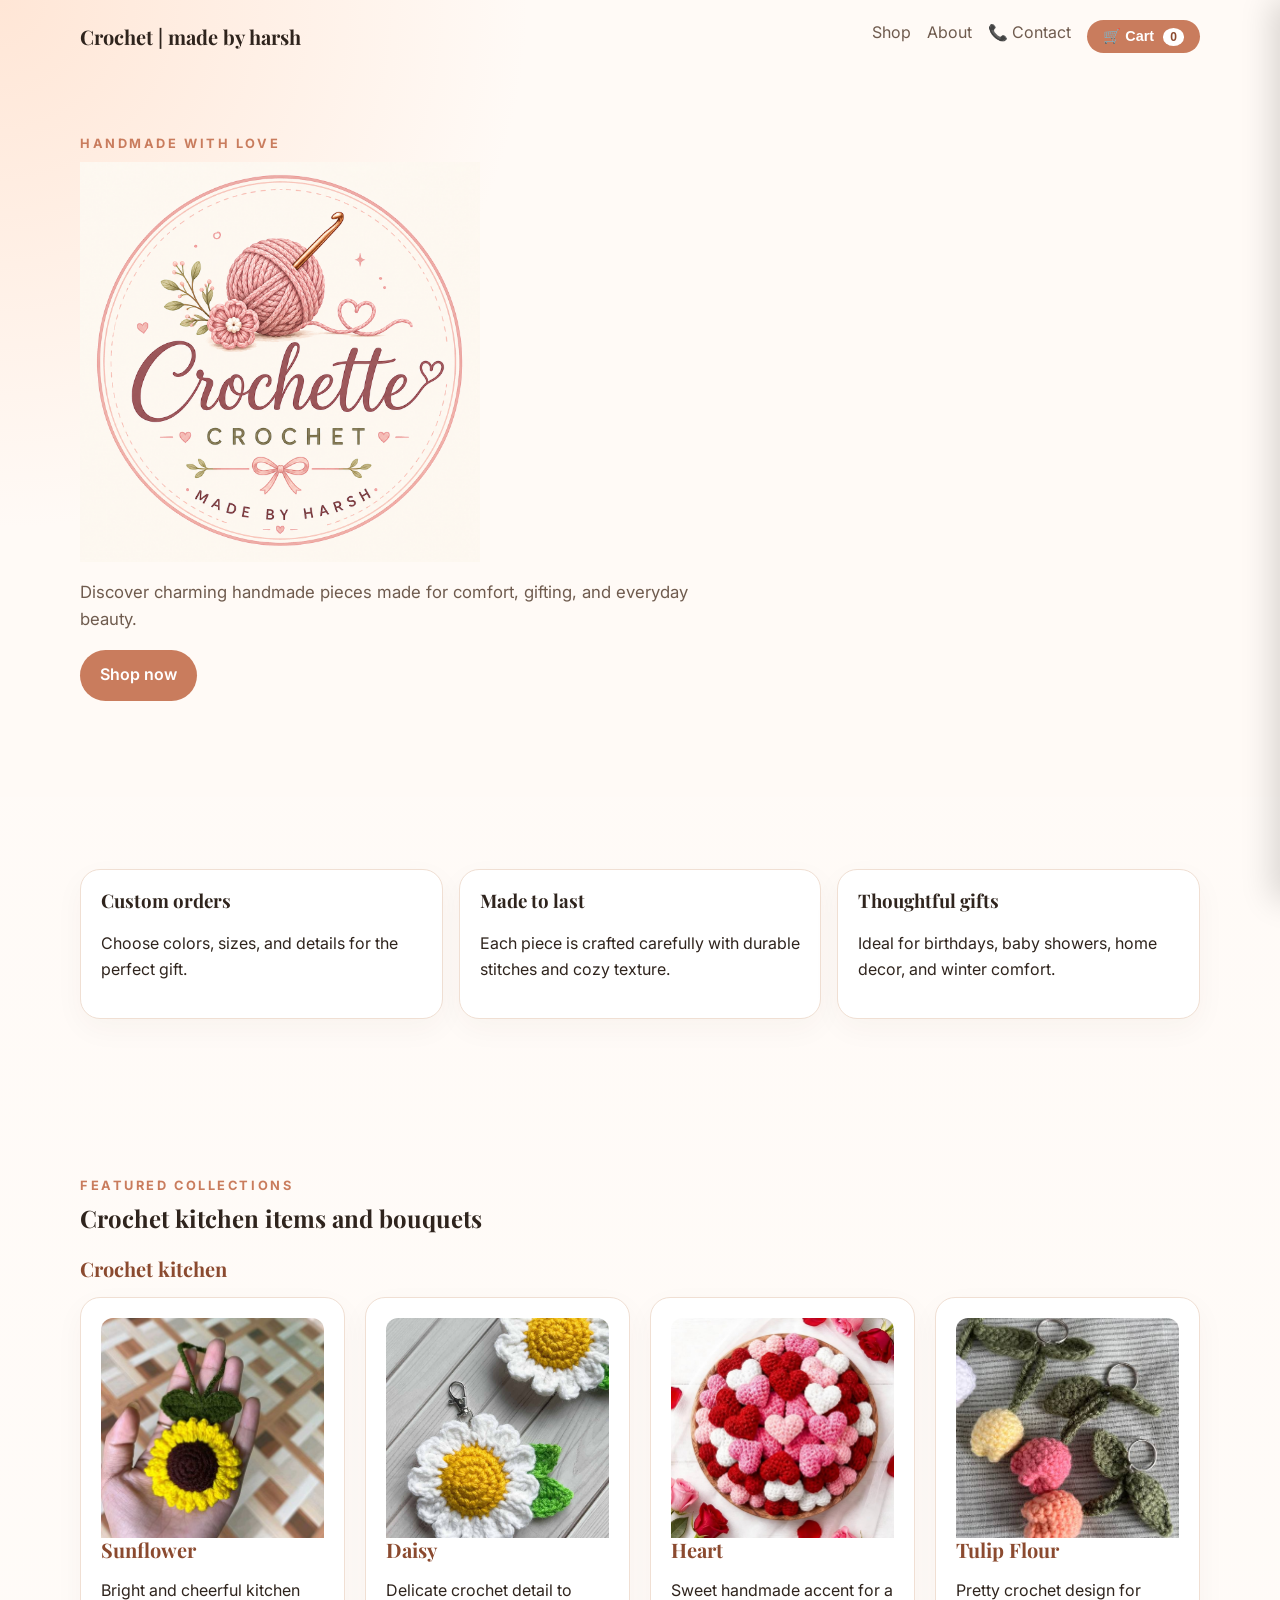
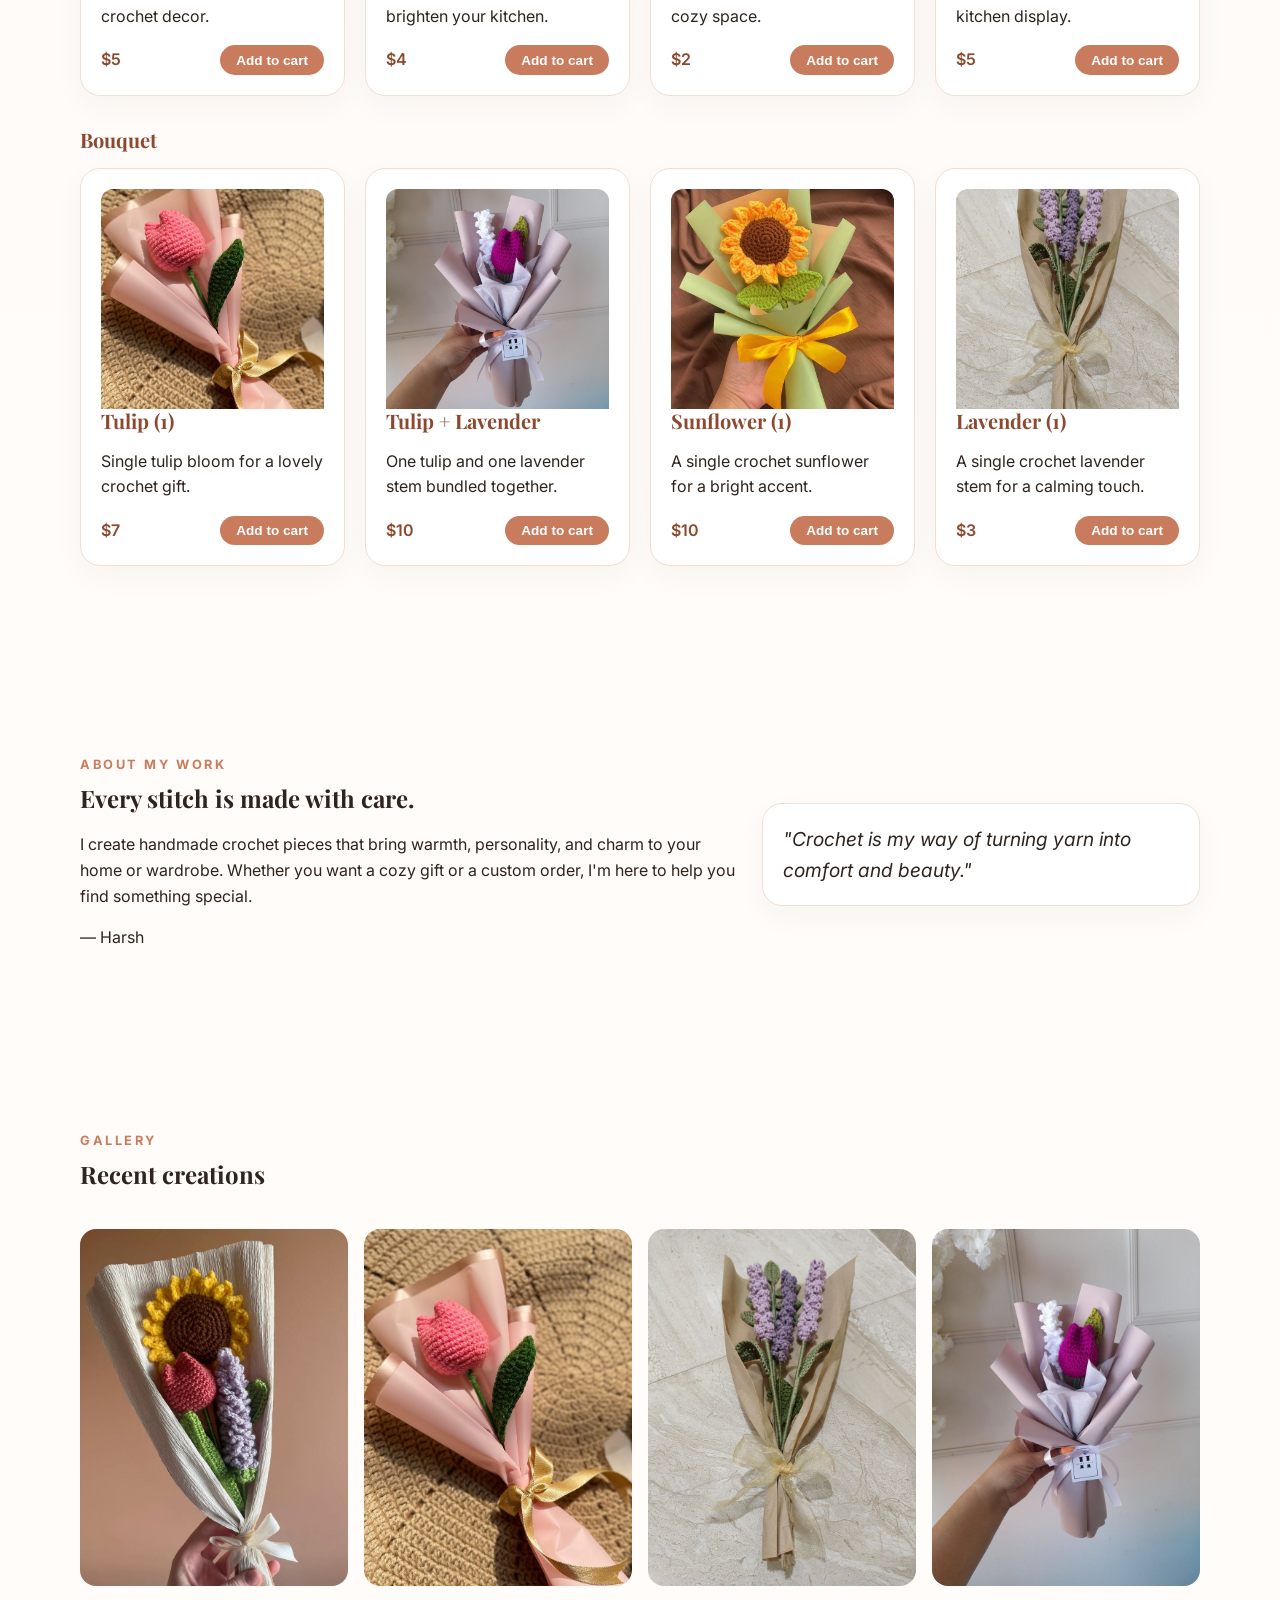
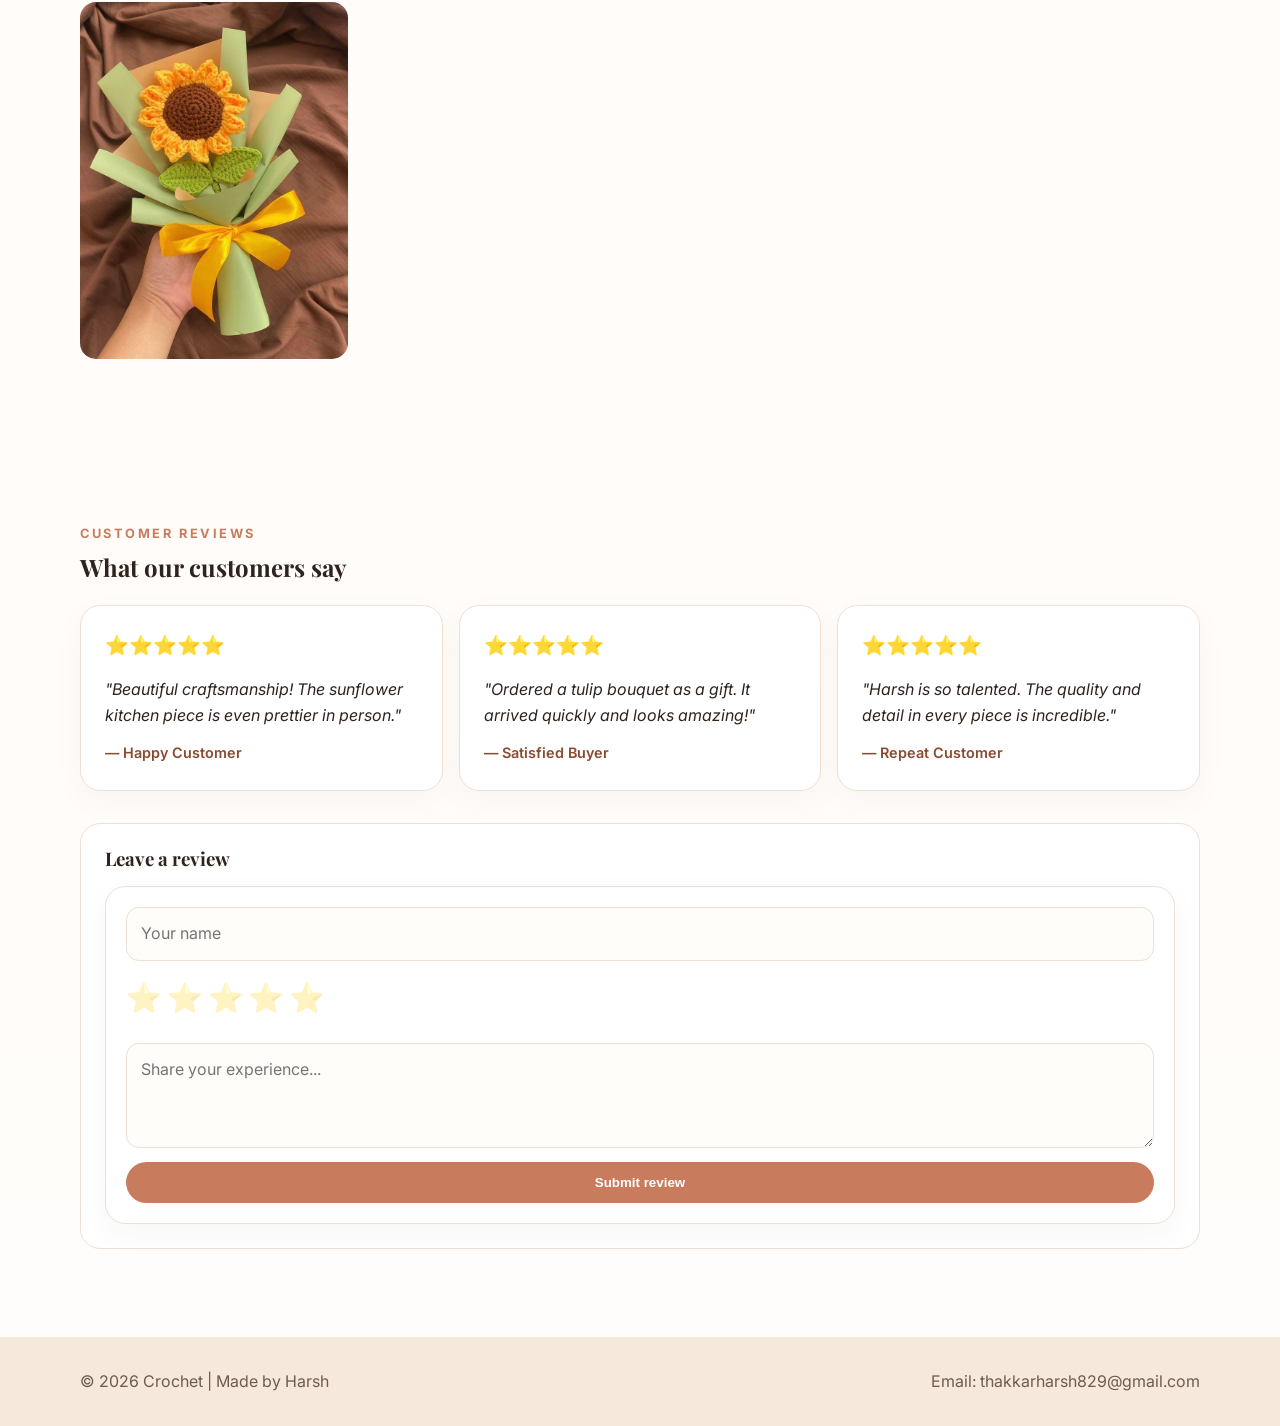
==== index.html @ cdf033df "Remove top contact bar" ====
<!DOCTYPE html>
<html lang="en">
  <head>
    <meta charset="UTF-8" />
    <meta name="viewport" content="width=device-width, initial-scale=1.0" />
    <title>Crochet | Made by Harsh</title>
    <meta name="description" content="Handmade crochet pieces for cozy living, thoughtful gifts, and everyday style. Made by Harsh." />
    <link rel="preconnect" href="https://fonts.googleapis.com" />
    <link rel="preconnect" href="https://fonts.gstatic.com" crossorigin />
    <link href="https://fonts.googleapis.com/css2?family=Playfair+Display:wght@600;700&family=Inter:wght@400;500;600&display=swap" rel="stylesheet" />
    <link rel="stylesheet" href="styles.css" />
  </head>
  <body>
    <header class="hero">
      <nav class="nav container">
        <a href="#home" class="brand">Crochet | made by harsh</a>
        <div class="nav-links">
          <a href="#shop">Shop</a>
          <a href="#about">About</a>
          <a href="#contact" class="nav-contact-link">&#128222; Contact</a>
          <button class="cart-toggle" id="cartToggle">
            &#128722; Cart <span class="cart-badge" id="cartBadge">0</span>
          </button>
        </div>
      </nav>

      <div class="hero-content container" id="home">
        <div>
          <p class="eyebrow">Handmade with love</p>
          <img src="logo.png" alt="Crochet by Harsh" class="hero-logo" />
          <p class="hero-text">
            Discover charming handmade pieces made for comfort, gifting, and everyday beauty.
          </p>
          <a class="btn btn-primary" href="#shop">Shop now</a>
        </div>
      </div>
    </header>

    <main>
      <section class="features container" aria-label="Why choose us">
        <article>
          <h3>Custom orders</h3>
          <p>Choose colors, sizes, and details for the perfect gift.</p>
        </article>
        <article>
          <h3>Made to last</h3>
          <p>Each piece is crafted carefully with durable stitches and cozy texture.</p>
        </article>
        <article>
          <h3>Thoughtful gifts</h3>
          <p>Ideal for birthdays, baby showers, home decor, and winter comfort.</p>
        </article>
      </section>

      <section class="products container" id="shop">
        <div class="section-heading">
          <p class="eyebrow">Featured collections</p>
          <h2>Crochet kitchen items and bouquets</h2>
        </div>

        <div class="product-group">
          <h3>Crochet kitchen</h3>
          <div class="product-grid">
            <article class="card">
              <img src="photo%201.jpg" alt="Sunflower crochet" class="card-img" />
              <h3>Sunflower</h3>
              <p>Bright and cheerful kitchen crochet decor.</p>
              <div class="card-footer">
                <span>$5</span>
                <button class="btn-add-cart" data-name="Sunflower" data-price="5" data-img="photo%201.jpg">Add to cart</button>
              </div>
            </article>
            <article class="card">
              <img src="photo%208.jpg" alt="Daisy crochet" class="card-img" />
              <h3>Daisy</h3>
              <p>Delicate crochet detail to brighten your kitchen.</p>
              <div class="card-footer">
                <span>$4</span>
                <button class="btn-add-cart" data-name="Daisy" data-price="4" data-img="photo%208.jpg">Add to cart</button>
              </div>
            </article>
            <article class="card">
              <img src="photo%2015.jpg" alt="Heart crochet" class="card-img" />
              <h3>Heart</h3>
              <p>Sweet handmade accent for a cozy space.</p>
              <div class="card-footer">
                <span>$2</span>
                <button class="btn-add-cart" data-name="Heart" data-price="2" data-img="photo%2015.jpg">Add to cart</button>
              </div>
            </article>
            <article class="card">
              <img src="photo%2010.jpg" alt="Tulip Flour crochet" class="card-img" />
              <h3>Tulip Flour</h3>
              <p>Pretty crochet design for kitchen display.</p>
              <div class="card-footer">
                <span>$5</span>
                <button class="btn-add-cart" data-name="Tulip Flour" data-price="5" data-img="photo%2010.jpg">Add to cart</button>
              </div>
            </article>
          </div>
        </div>

        <div class="product-group">
          <h3>Bouquet</h3>
          <div class="product-grid">
            <article class="card">
              <img src="photo%203.jpg" alt="Tulip bouquet" class="card-img" />
              <h3>Tulip (1)</h3>
              <p>Single tulip bloom for a lovely crochet gift.</p>
              <div class="card-footer">
                <span>$7</span>
                <button class="btn-add-cart" data-name="Tulip (1)" data-price="7" data-img="photo%203.jpg">Add to cart</button>
              </div>
            </article>
            <article class="card">
              <img src="photo%205.jpg" alt="Tulip and Lavender bouquet" class="card-img" />
              <h3>Tulip + Lavender</h3>
              <p>One tulip and one lavender stem bundled together.</p>
              <div class="card-footer">
                <span>$10</span>
                <button class="btn-add-cart" data-name="Tulip + Lavender" data-price="10" data-img="photo%205.jpg">Add to cart</button>
              </div>
            </article>
            <article class="card">
              <img src="photo%206.jpg" alt="Sunflower bouquet" class="card-img" />
              <h3>Sunflower (1)</h3>
              <p>A single crochet sunflower for a bright accent.</p>
              <div class="card-footer">
                <span>$10</span>
                <button class="btn-add-cart" data-name="Sunflower (1)" data-price="10" data-img="photo%206.jpg">Add to cart</button>
              </div>
            </article>
            <article class="card">
              <img src="photo%204.jpg" alt="Lavender bouquet" class="card-img" />
              <h3>Lavender (1)</h3>
              <p>A single crochet lavender stem for a calming touch.</p>
              <div class="card-footer">
                <span>$3</span>
                <button class="btn-add-cart" data-name="Lavender (1)" data-price="3" data-img="photo%204.jpg">Add to cart</button>
              </div>
            </article>
          </div>
        </div>
      </section>

      <section class="about container" id="about">
        <div>
          <p class="eyebrow">About my work</p>
          <h2>Every stitch is made with care.</h2>
          <p>
            I create handmade crochet pieces that bring warmth, personality, and charm to your home or wardrobe.
            Whether you want a cozy gift or a custom order, I'm here to help you find something special.
          </p>
          <p>— Harsh</p>
        </div>
        <div class="quote-box">
          <p>"Crochet is my way of turning yarn into comfort and beauty."</p>
        </div>
      </section>

      <section class="gallery container">
        <div class="section-heading">
          <p class="eyebrow">Gallery</p>
          <h2>Recent creations</h2>
        </div>
        <div class="gallery-grid">
          <div class="gallery-item"><img src="photo%202.jpg" alt="Crochet creation" /></div>
          <div class="gallery-item"><img src="photo%203.jpg" alt="Crochet creation" /></div>
          <div class="gallery-item"><img src="photo%204.jpg" alt="Crochet creation" /></div>
          <div class="gallery-item"><img src="photo%205.jpg" alt="Crochet creation" /></div>
          <div class="gallery-item"><img src="photo%206.jpg" alt="Crochet creation" /></div>
        </div>
      </section>

      <section class="contact container" id="contact">
        <div class="section-heading">
          <p class="eyebrow">Customer Reviews</p>
          <h2>What our customers say</h2>
        </div>
        <div class="reviews-grid" id="reviewsGrid">
          <div class="review-card">
            <div class="review-stars">&#11088;&#11088;&#11088;&#11088;&#11088;</div>
            <p>"Beautiful craftsmanship! The sunflower kitchen piece is even prettier in person."</p>
            <span class="review-author">— Happy Customer</span>
          </div>
          <div class="review-card">
            <div class="review-stars">&#11088;&#11088;&#11088;&#11088;&#11088;</div>
            <p>"Ordered a tulip bouquet as a gift. It arrived quickly and looks amazing!"</p>
            <span class="review-author">— Satisfied Buyer</span>
          </div>
          <div class="review-card">
            <div class="review-stars">&#11088;&#11088;&#11088;&#11088;&#11088;</div>
            <p>"Harsh is so talented. The quality and detail in every piece is incredible."</p>
            <span class="review-author">— Repeat Customer</span>
          </div>
        </div>
        <div class="add-review">
          <h3>Leave a review</h3>
          <form class="contact-form" id="review-form">
            <input type="text" name="name" placeholder="Your name" required />
            <div class="star-select" id="starSelect">
              <span data-star="1">&#11088;</span>
              <span data-star="2">&#11088;</span>
              <span data-star="3">&#11088;</span>
              <span data-star="4">&#11088;</span>
              <span data-star="5">&#11088;</span>
            </div>
            <textarea name="review" rows="3" placeholder="Share your experience..." required></textarea>
            <button class="btn btn-primary" type="submit">Submit review</button>
          </form>
        </div>
      </section>
    </main>

    <!-- Cart Drawer -->
    <div class="cart-overlay" id="cartOverlay"></div>
    <div class="cart-drawer" id="cartDrawer">
      <div class="cart-drawer-header">
        <h3>Your Cart</h3>
        <button class="cart-close" id="cartClose">&times;</button>
      </div>
      <div class="cart-items" id="cartItems"></div>
      <div class="cart-empty" id="cartEmpty">
        <p>Your cart is empty</p>
      </div>
      <div class="cart-footer" id="cartFooter">
        <div class="cart-total">
          <span>Total:</span>
          <span id="cartTotal">$0</span>
        </div>
        <button class="btn btn-primary btn-full" id="payNowBtn">Pay now</button>
        <p class="cart-note">Cash on delivery available</p>
      </div>
    </div>

    <!-- Floating Cart Button (mobile) -->
    <button class="floating-cart" id="floatingCart">
      &#128722; <span class="floating-badge" id="floatingBadge">0</span>
    </button>

    <footer class="footer">
      <div class="container footer-content">
        <p>&copy; <span id="year"></span> Crochet | Made by Harsh</p>
        <p>Email: thakkarharsh829@gmail.com</p>
      </div>
    </footer>

    <script src="script.js"></script>
  </body>
</html>
---- styles.css ----
﻿:root {
  --bg: #fffaf6;
  --surface: #ffffff;
  --text: #2f241d;
  --muted: #6f5b4e;
  --accent: #c97c5d;
  --accent-dark: #8b4a2f;
  --border: #f0dfd3;
  --shadow: 0 16px 40px rgba(140, 92, 60, 0.08);
}

* {
  box-sizing: border-box;
}

html {
  scroll-behavior: smooth;
}

body {
  margin: 0;
  font-family: 'Inter', sans-serif;
  color: var(--text);
  background: linear-gradient(180deg, #fffaf6 0%, #fffdfb 100%);
  line-height: 1.6;
}

img {
  max-width: 100%;
  display: block;
}

a {
  color: inherit;
  text-decoration: none;
}

.container {
  width: min(1120px, calc(100% - 2rem));
  margin: 0 auto;
}

.hero {
  background: radial-gradient(circle at top left, #ffe6d6 0%, transparent 35%), var(--bg);
  padding-bottom: 4rem;
}

.top-bar {
  background: var(--accent-dark);
  color: #fff;
  text-align: center;
  padding: 0.5rem 1rem;
  font-size: 0.85rem;
  border-radius: 0 0 12px 12px;
}

.top-bar a {
  color: #fff;
  font-weight: 600;
  text-decoration: underline;
}

.nav {
  display: flex;
  justify-content: space-between;
  align-items: center;
  padding: 1.25rem 0;
}

.brand {
  font-family: 'Playfair Display', serif;
  font-size: 1.25rem;
  font-weight: 700;
}

.nav-links {
  display: flex;
  gap: 1rem;
  color: var(--muted);
}

.hero-content {
  display: grid;
  grid-template-columns: 1.2fr 0.8fr;
  gap: 2rem;
  align-items: center;
  padding: 3rem 0 2rem;
}

.eyebrow {
  text-transform: uppercase;
  letter-spacing: 0.2em;
  color: var(--accent);
  font-size: 0.8rem;
  font-weight: 700;
  margin-bottom: 0.5rem;
}

.hero-logo {
  max-width: 400px;
  height: auto;
  margin-bottom: 1rem;
}

h1,
h2,
h3 {
  font-family: 'Playfair Display', serif;
  line-height: 1.2;
  margin-top: 0;
}

h1 {
  font-size: clamp(2rem, 4vw, 3.2rem);
  margin-bottom: 1rem;
}

.hero-text {
  font-size: 1.05rem;
  color: var(--muted);
  max-width: 620px;
}

.hero-actions {
  display: flex;
  flex-wrap: wrap;
  gap: 0.75rem;
  margin: 1.25rem 0;
}

.btn {
  display: inline-block;
  padding: 0.8rem 1.25rem;
  border-radius: 999px;
  border: none;
  cursor: pointer;
  font-weight: 600;
  transition: transform 0.2s ease, background 0.2s ease;
}

.btn:hover {
  transform: translateY(-1px);
}

.btn-primary {
  background: var(--accent);
  color: white;
}

.btn-primary:hover {
  background: var(--accent-dark);
}

.btn-secondary {
  background: #fff5ec;
  color: var(--accent-dark);
}

.hero-stats {
  display: flex;
  flex-wrap: wrap;
  gap: 1rem;
  margin-top: 1.5rem;
}

.hero-stats div {
  background: rgba(255,255,255,0.75);
  border: 1px solid var(--border);
  border-radius: 999px;
  padding: 0.6rem 0.95rem;
  font-size: 0.95rem;
}

.hero-stats strong {
  display: block;
  color: var(--accent-dark);
}

.hero-card {
  background: var(--surface);
  border: 1px solid var(--border);
  border-radius: 1.25rem;
  padding: 1.5rem;
  box-shadow: var(--shadow);
}

.hero-badge {
  display: inline-block;
  background: #fbebdf;
  color: var(--accent-dark);
  border-radius: 999px;
  padding: 0.3rem 0.7rem;
  font-size: 0.8rem;
  margin-bottom: 0.8rem;
}

.hero-card span {
  font-size: 1.5rem;
  font-weight: 700;
  color: var(--accent-dark);
}

.features,
.products,
.about,
.contact {
  padding: 4.5rem 0;
}

.features {
  display: grid;
  gap: 1rem;
  grid-template-columns: repeat(3, 1fr);
}

.features article,
.quote-box,
.card,
.contact-form,
.contact-card {
  background: var(--surface);
  border: 1px solid var(--border);
  border-radius: 1.25rem;
  padding: 1.25rem;
  box-shadow: 0 10px 30px rgba(68, 43, 25, 0.04);
}

.section-heading {
  margin-bottom: 1.5rem;
}

.product-grid {
  display: grid;
  gap: 1.25rem;
  grid-template-columns: repeat(4, 1fr);
}

.product-group {
  margin-bottom: 2rem;
}

.product-group h3 {
  margin-bottom: 1rem;
  font-size: 1.25rem;
  color: var(--accent-dark);
}

.card-visual {
  height: 180px;
  border-radius: 0.9rem;
  margin-bottom: 1rem;
}

.visual-one {
  background: linear-gradient(135deg, #e8b98f, #d89f74);
}

.visual-two {
  background: linear-gradient(135deg, #b9d9c3, #7fa889);
}

.visual-three {
  background: linear-gradient(135deg, #f0d5b4, #d8ad79);
}

.visual-four {
  background: linear-gradient(135deg, #e9cfe9, #c89ac8);
}

.card-footer {
  display: flex;
  justify-content: space-between;
  align-items: center;
  margin-top: 1rem;
  color: var(--accent-dark);
  font-weight: 600;
}

.about {
  display: grid;
  gap: 1.5rem;
  grid-template-columns: 1.2fr 0.8fr;
  align-items: center;
}

.quote-box p {
  font-size: 1.2rem;
  font-style: italic;
  margin: 0;
}

.contact-layout {
  display: grid;
  gap: 1.25rem;
  grid-template-columns: 1.2fr 0.8fr;
}

.contact-form {
  display: grid;
  gap: 0.9rem;
}

.contact-form input,
.contact-form textarea {
  width: 100%;
  border: 1px solid var(--border);
  border-radius: 0.8rem;
  padding: 0.8rem 0.9rem;
  font: inherit;
  background: #fffdfa;
}

.contact-form textarea {
  resize: vertical;
}

.contact-card ul {
  padding-left: 1.2rem;
  color: var(--muted);
}

.footer {
  background: #f7e8dc;
  padding: 1rem 0;
  margin-top: 1rem;
}

.footer-content {
  display: flex;
  justify-content: space-between;
  gap: 1rem;
  color: var(--muted);
}

@media (max-width: 900px) {
  .hero-content,
  .about,
  .contact-layout,
  .product-grid {
    grid-template-columns: 1fr 1fr;
  }

  .features {
    grid-template-columns: 1fr;
  }
}

@media (max-width: 640px) {
  .nav,
  .hero-content,
  .about,
  .contact-layout,
  .product-grid,
  .footer-content {
    grid-template-columns: 1fr;
    display: grid;
  }

  .nav-links {
    flex-wrap: wrap;
  }

  .hero-content {
    padding-top: 1rem;
  }
}

@media (max-width: 760px) {
  .hero-content,
  .features,
  .product-grid,
  .about {
    grid-template-columns: 1fr;
  }

  .nav {
    flex-direction: column;
    gap: 0.6rem;
  }

  .footer-content {
    flex-direction: column;
  }
}

/* ── Product card images ── */
.card-img {
  width: 100%;
  height: 220px;
  object-fit: cover;
  border-radius: 12px 12px 0 0;
  display: block;
}

/* ── Gallery section ── */
.gallery {
  padding: 80px 0;
}

.gallery-grid {
  display: grid;
  grid-template-columns: repeat(auto-fill, minmax(260px, 1fr));
  gap: 16px;
  margin-top: 40px;
}

.gallery-item {
  border-radius: 16px;
  overflow: hidden;
  aspect-ratio: 3 / 4;
  background: var(--border);
}

.gallery-item img {
  width: 100%;
  height: 100%;
  object-fit: cover;
  display: block;
  transition: transform 0.4s ease;
}

.gallery-item:hover img {
  transform: scale(1.05);
}

/* ── Cart Toggle (nav) ── */
.cart-toggle {
  background: var(--accent);
  color: #fff;
  border: none;
  border-radius: 999px;
  padding: 0.5rem 1rem;
  font-weight: 600;
  cursor: pointer;
  font-size: 0.9rem;
}

.cart-badge {
  background: #fff;
  color: var(--accent-dark);
  border-radius: 50%;
  padding: 0.1rem 0.45rem;
  font-size: 0.75rem;
  margin-left: 0.3rem;
}

/* ── Add to Cart button ── */
.btn-add-cart {
  background: var(--accent);
  color: #fff;
  border: none;
  border-radius: 999px;
  padding: 0.45rem 1rem;
  font-weight: 600;
  font-size: 0.85rem;
  cursor: pointer;
  transition: background 0.2s, transform 0.15s;
}

.btn-add-cart:hover {
  background: var(--accent-dark);
  transform: translateY(-1px);
}

.btn-add-cart.in-cart {
  background: var(--accent-dark);
}

/* ── Cart Drawer ── */
.cart-overlay {
  position: fixed;
  inset: 0;
  background: rgba(0, 0, 0, 0.4);
  z-index: 999;
  opacity: 0;
  pointer-events: none;
  transition: opacity 0.3s;
}

.cart-overlay.open {
  opacity: 1;
  pointer-events: all;
}

.cart-drawer {
  position: fixed;
  top: 0;
  right: 0;
  bottom: 0;
  width: min(380px, 90vw);
  background: #fff;
  z-index: 1000;
  transform: translateX(100%);
  transition: transform 0.3s ease;
  display: flex;
  flex-direction: column;
  box-shadow: -8px 0 30px rgba(0, 0, 0, 0.15);
}

.cart-drawer.open {
  transform: translateX(0);
}

.cart-drawer-header {
  display: flex;
  justify-content: space-between;
  align-items: center;
  padding: 1.25rem;
  border-bottom: 1px solid var(--border);
}

.cart-drawer-header h3 {
  margin: 0;
  font-family: 'Playfair Display', serif;
  color: var(--accent-dark);
}

.cart-close {
  background: none;
  border: none;
  font-size: 1.8rem;
  cursor: pointer;
  color: var(--muted);
  line-height: 1;
}

.cart-items {
  flex: 1;
  overflow-y: auto;
  padding: 1rem 1.25rem;
}

.cart-empty {
  text-align: center;
  padding: 3rem 1rem;
  color: var(--muted);
}

.cart-item {
  display: flex;
  gap: 0.75rem;
  padding: 0.75rem 0;
  border-bottom: 1px solid var(--border);
  align-items: center;
}

.cart-item img {
  width: 60px;
  height: 60px;
  object-fit: cover;
  border-radius: 10px;
}

.cart-item-info {
  flex: 1;
}

.cart-item-name {
  font-weight: 600;
  font-size: 0.95rem;
}

.cart-item-price {
  color: var(--accent);
  font-weight: 700;
  font-size: 0.9rem;
}

.cart-item-qty {
  display: flex;
  align-items: center;
  gap: 0.5rem;
  margin-top: 0.3rem;
}

.cart-item-qty span {
  font-weight: 600;
  min-width: 20px;
  text-align: center;
}

.qty-btn {
  width: 28px;
  height: 28px;
  border-radius: 50%;
  border: 1.5px solid var(--border);
  background: #fff;
  font-size: 1rem;
  cursor: pointer;
  display: flex;
  align-items: center;
  justify-content: center;
  transition: border-color 0.2s;
}

.qty-btn:hover {
  border-color: var(--accent);
}

.cart-item-remove {
  background: none;
  border: none;
  font-size: 1.3rem;
  color: var(--muted);
  cursor: pointer;
  padding: 0.25rem;
}

.cart-item-remove:hover {
  color: #c0392b;
}

.cart-footer {
  padding: 1.25rem;
  border-top: 1px solid var(--border);
  background: #fff;
}

.cart-total {
  display: flex;
  justify-content: space-between;
  font-size: 1.15rem;
  font-weight: 700;
  color: var(--accent-dark);
  margin-bottom: 0.75rem;
}

.btn-full {
  width: 100%;
  text-align: center;
}

.cart-note {
  text-align: center;
  font-size: 0.8rem;
  color: var(--muted);
  margin-top: 0.5rem;
}

/* ── Reviews ── */
.reviews-grid {
  display: grid;
  gap: 1rem;
  grid-template-columns: repeat(auto-fill, minmax(280px, 1fr));
  margin-bottom: 2rem;
}

.review-card {
  background: var(--surface);
  border: 1px solid var(--border);
  border-radius: 1.25rem;
  padding: 1.5rem;
  box-shadow: 0 10px 30px rgba(68, 43, 25, 0.04);
}

.review-stars {
  font-size: 1.2rem;
  margin-bottom: 0.5rem;
}

.review-card p {
  font-style: italic;
  color: var(--text);
  margin-bottom: 0.75rem;
}

.review-author {
  font-weight: 600;
  color: var(--accent-dark);
  font-size: 0.9rem;
}

.add-review {
  background: var(--surface);
  border: 1px solid var(--border);
  border-radius: 1.25rem;
  padding: 1.5rem;
}

.add-review h3 {
  margin-top: 0;
  margin-bottom: 1rem;
}

.star-select {
  display: flex;
  gap: 0.3rem;
  margin-bottom: 0.5rem;
}

.star-select span {
  font-size: 1.8rem;
  cursor: pointer;
  opacity: 0.3;
  transition: opacity 0.2s;
}

.star-select span.active {
  opacity: 1;
}

/* ── Floating Cart (mobile) ── */
.floating-cart {
  display: none;
  position: fixed;
  bottom: 1.5rem;
  right: 1.5rem;
  width: 56px;
  height: 56px;
  border-radius: 50%;
  background: var(--accent);
  color: #fff;
  border: none;
  font-size: 1.4rem;
  cursor: pointer;
  z-index: 998;
  box-shadow: 0 4px 20px rgba(201, 124, 93, 0.4);
  align-items: center;
  justify-content: center;
}

.floating-badge {
  position: absolute;
  top: -4px;
  right: -4px;
  background: var(--accent-dark);
  color: #fff;
  border-radius: 50%;
  width: 22px;
  height: 22px;
  font-size: 0.7rem;
  font-weight: 700;
  display: flex;
  align-items: center;
  justify-content: center;
}

@media (max-width: 760px) {
  .floating-cart {
    display: flex;
  }
  .cart-toggle {
    display: none;
  }
}
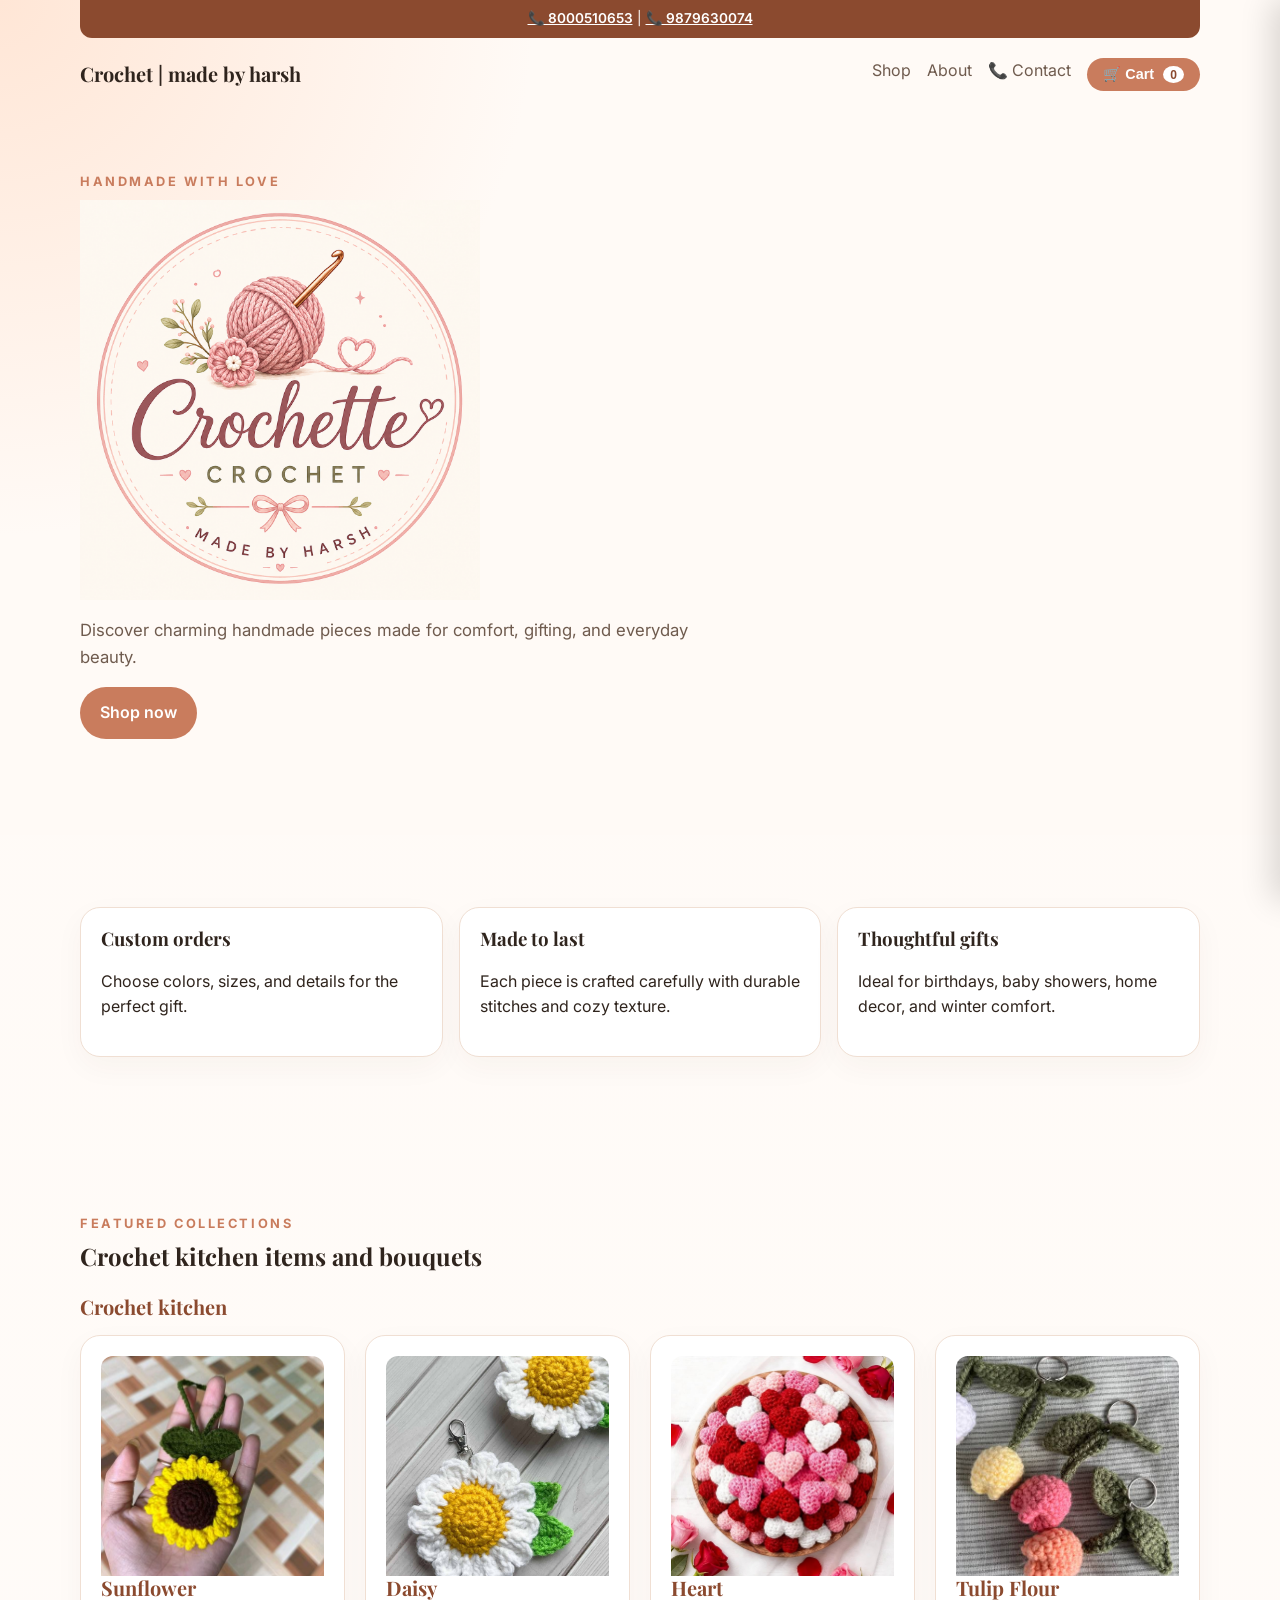
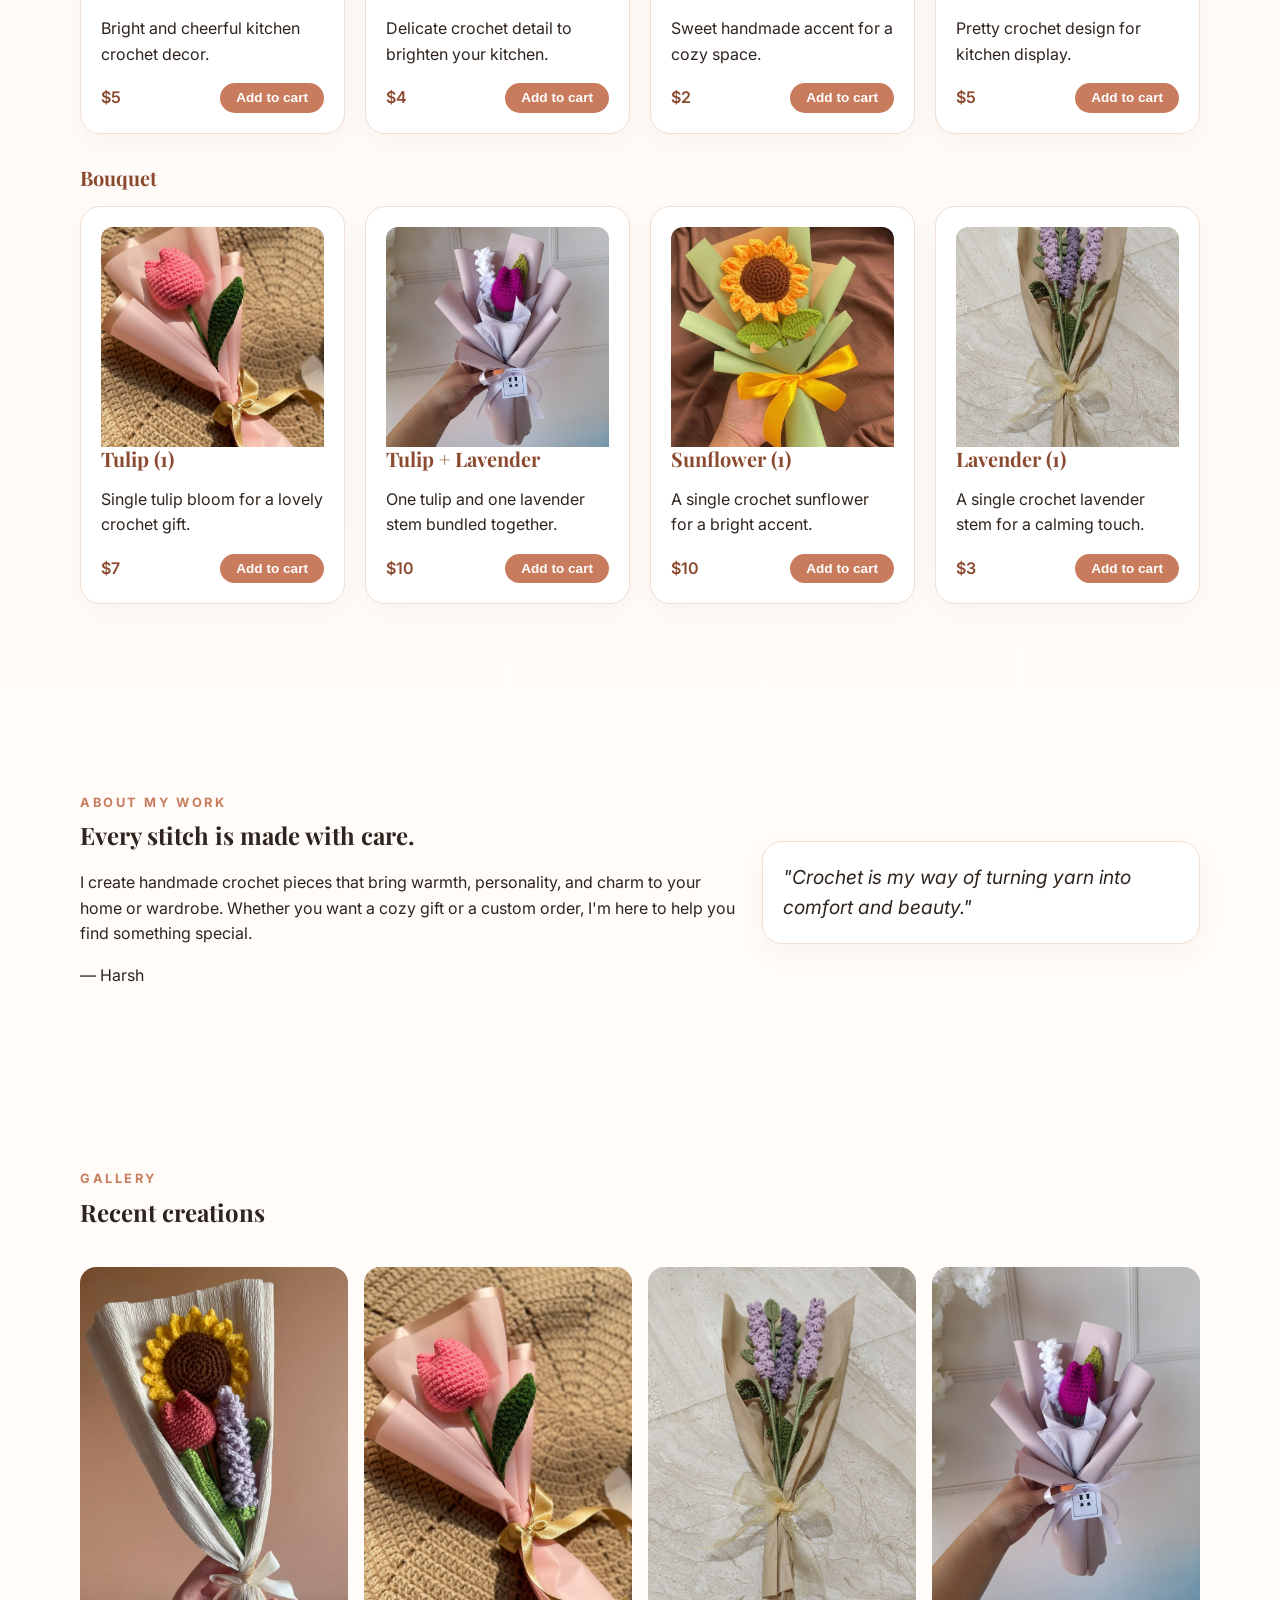
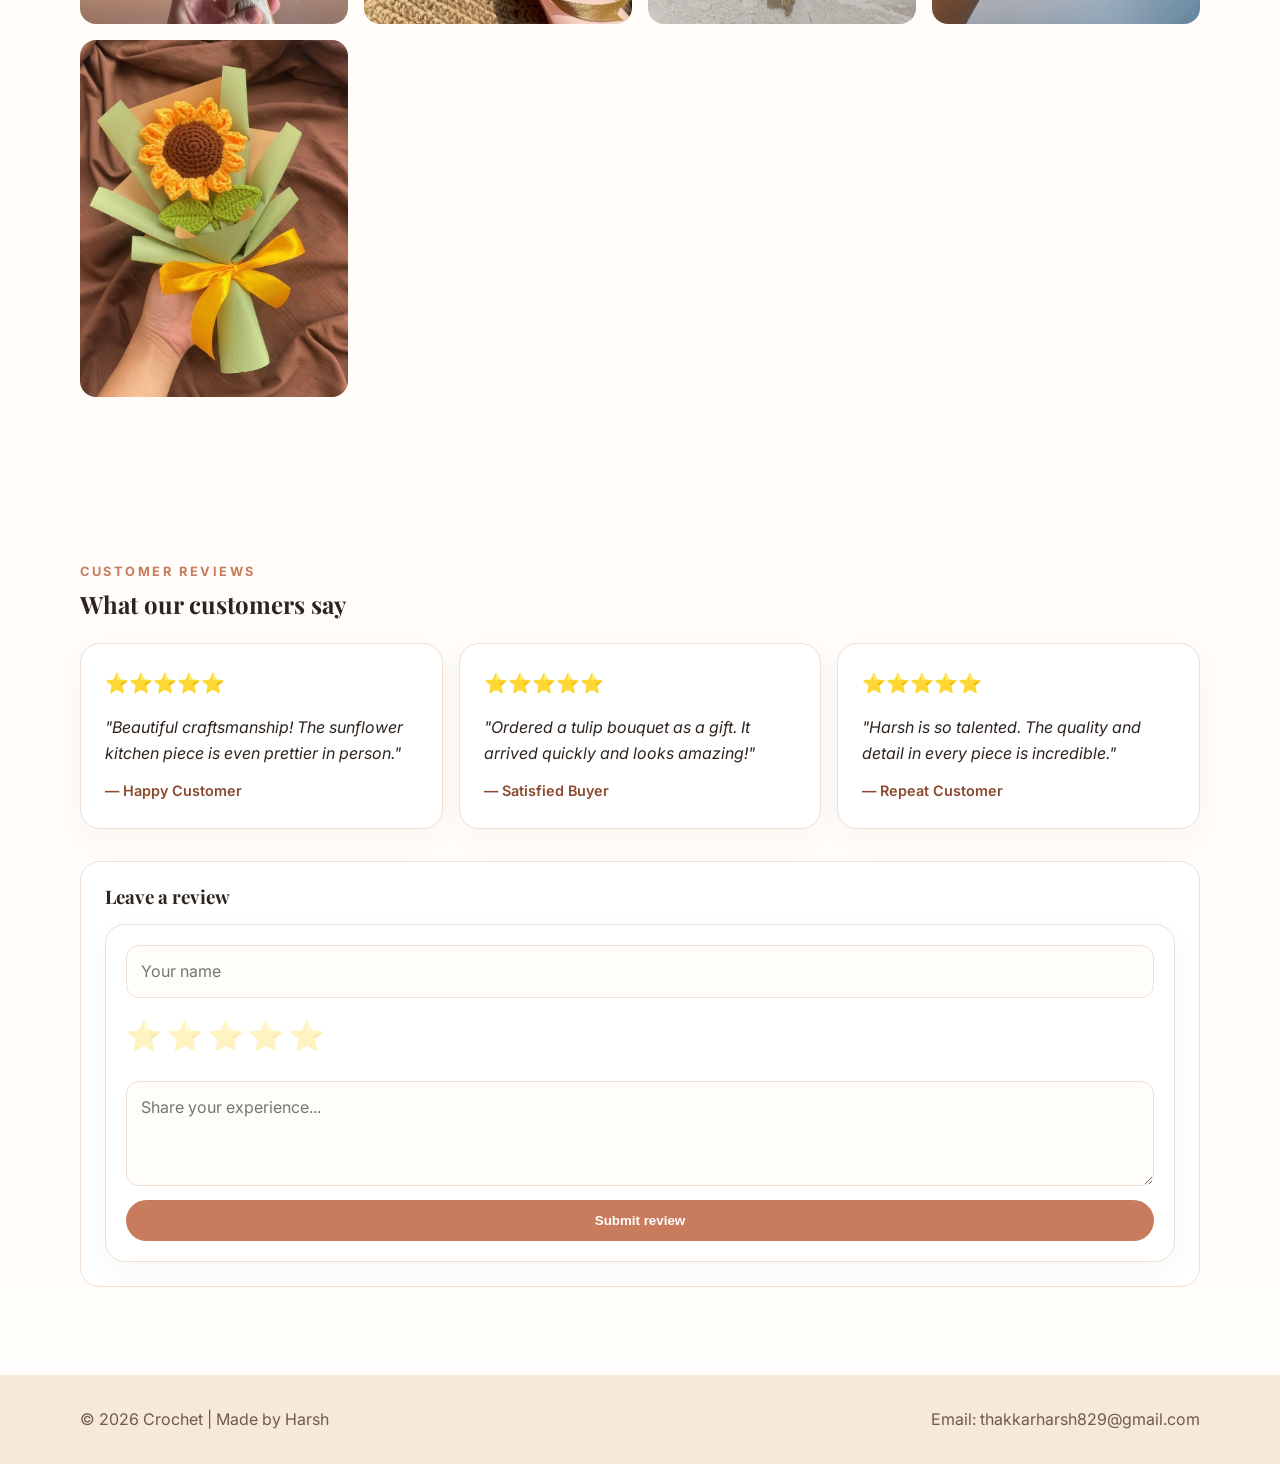
==== commit e2ae00ba: "Add back phone numbers to top bar" ====
--- a/index.html
+++ b/index.html
@@ -12,6 +12,11 @@
   </head>
   <body>
     <header class="hero">
+      <div class="top-bar container">
+        <a href="tel:8000510653">&#128222; 8000510653</a>
+        <span class="top-divider">|</span>
+        <a href="tel:9879630074">&#128222; 9879630074</a>
+      </div>
       <nav class="nav container">
         <a href="#home" class="brand">Crochet | made by harsh</a>
         <div class="nav-links">
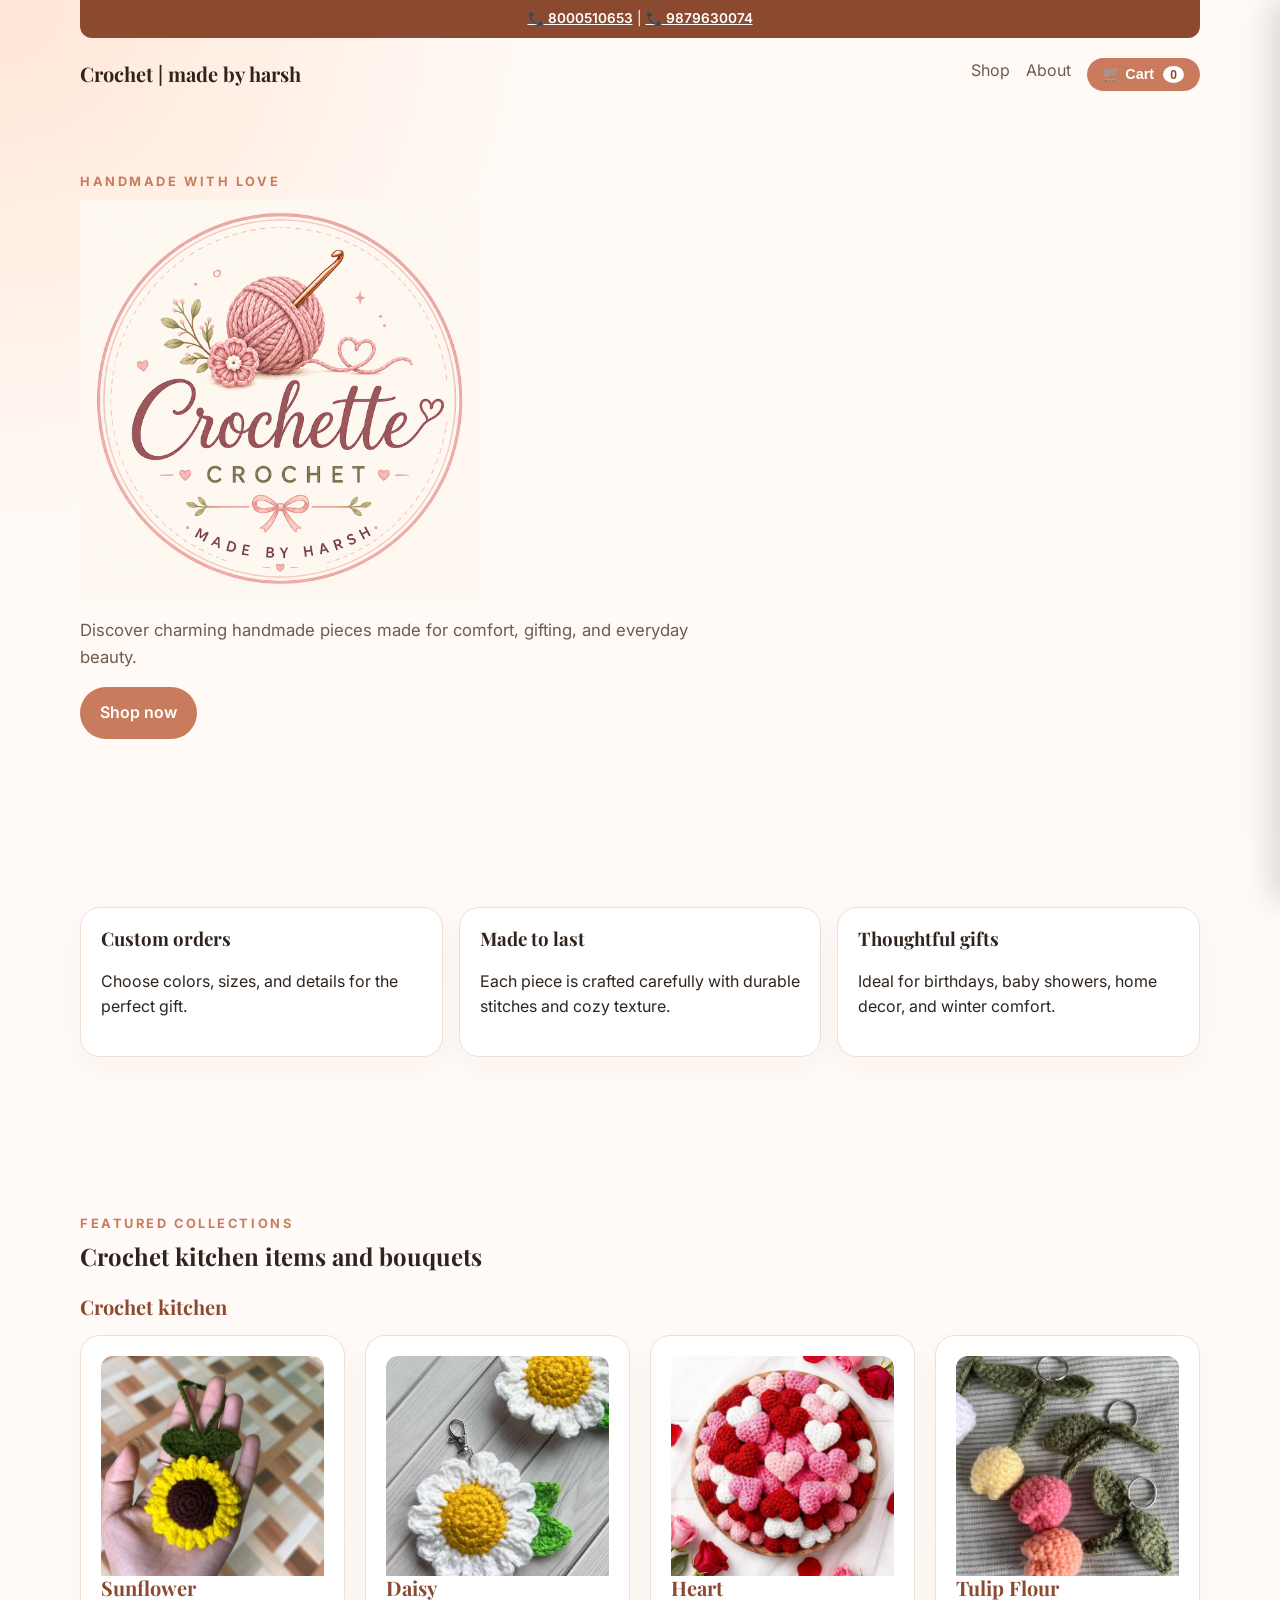
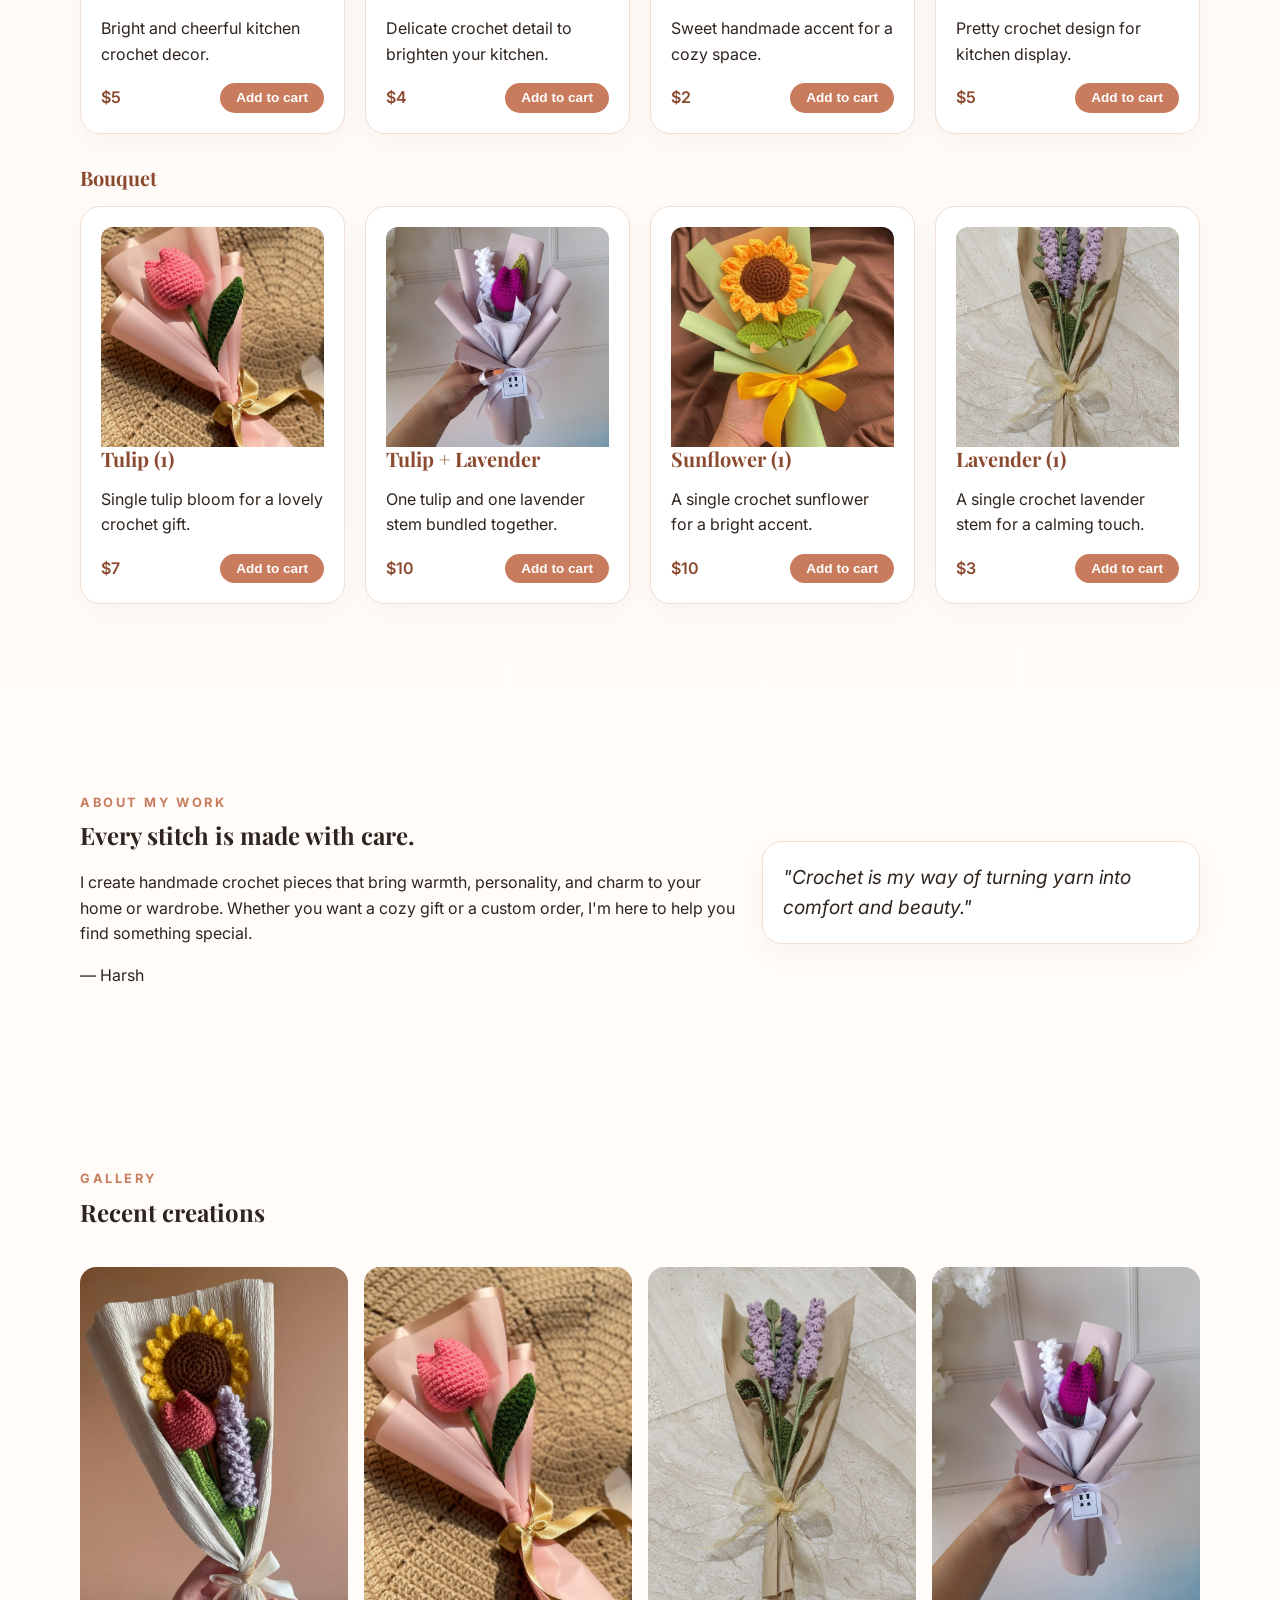
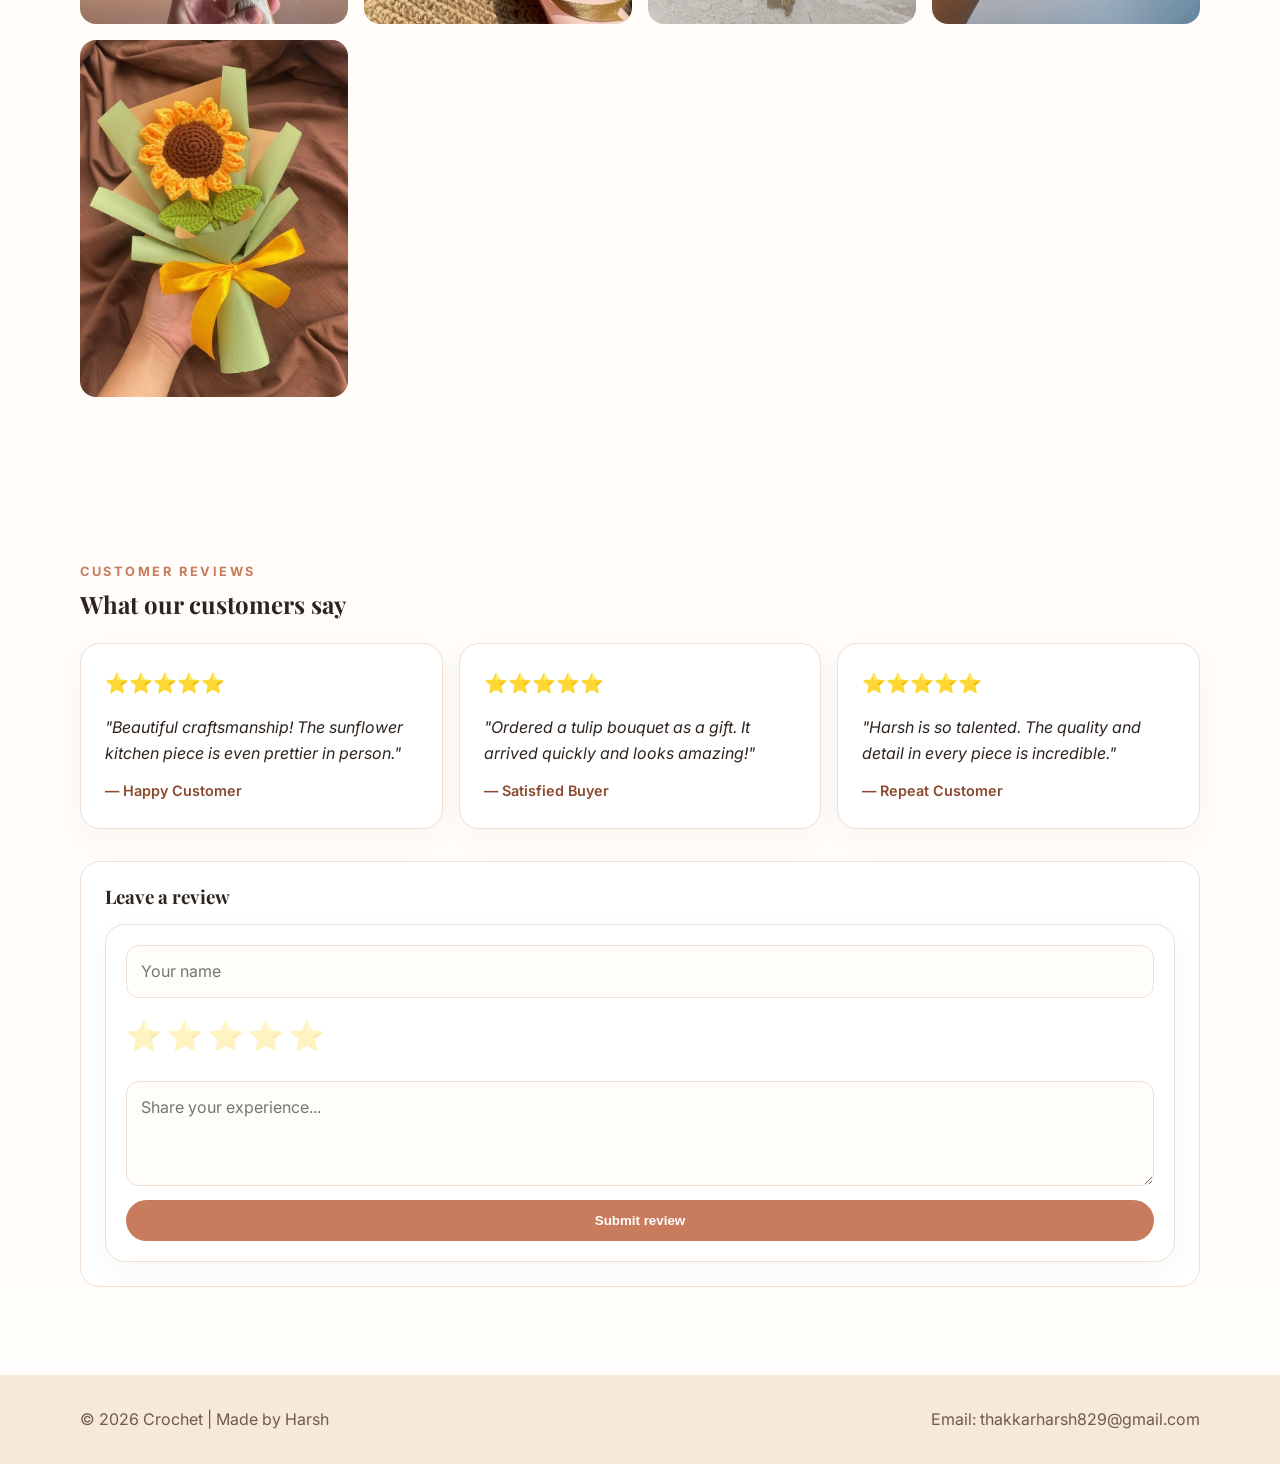
==== commit 89a8f02e: "Remove contact button from nav" ====
--- a/index.html
+++ b/index.html
@@ -22,7 +22,6 @@
         <div class="nav-links">
           <a href="#shop">Shop</a>
           <a href="#about">About</a>
-          <a href="#contact" class="nav-contact-link">&#128222; Contact</a>
           <button class="cart-toggle" id="cartToggle">
             &#128722; Cart <span class="cart-badge" id="cartBadge">0</span>
           </button>
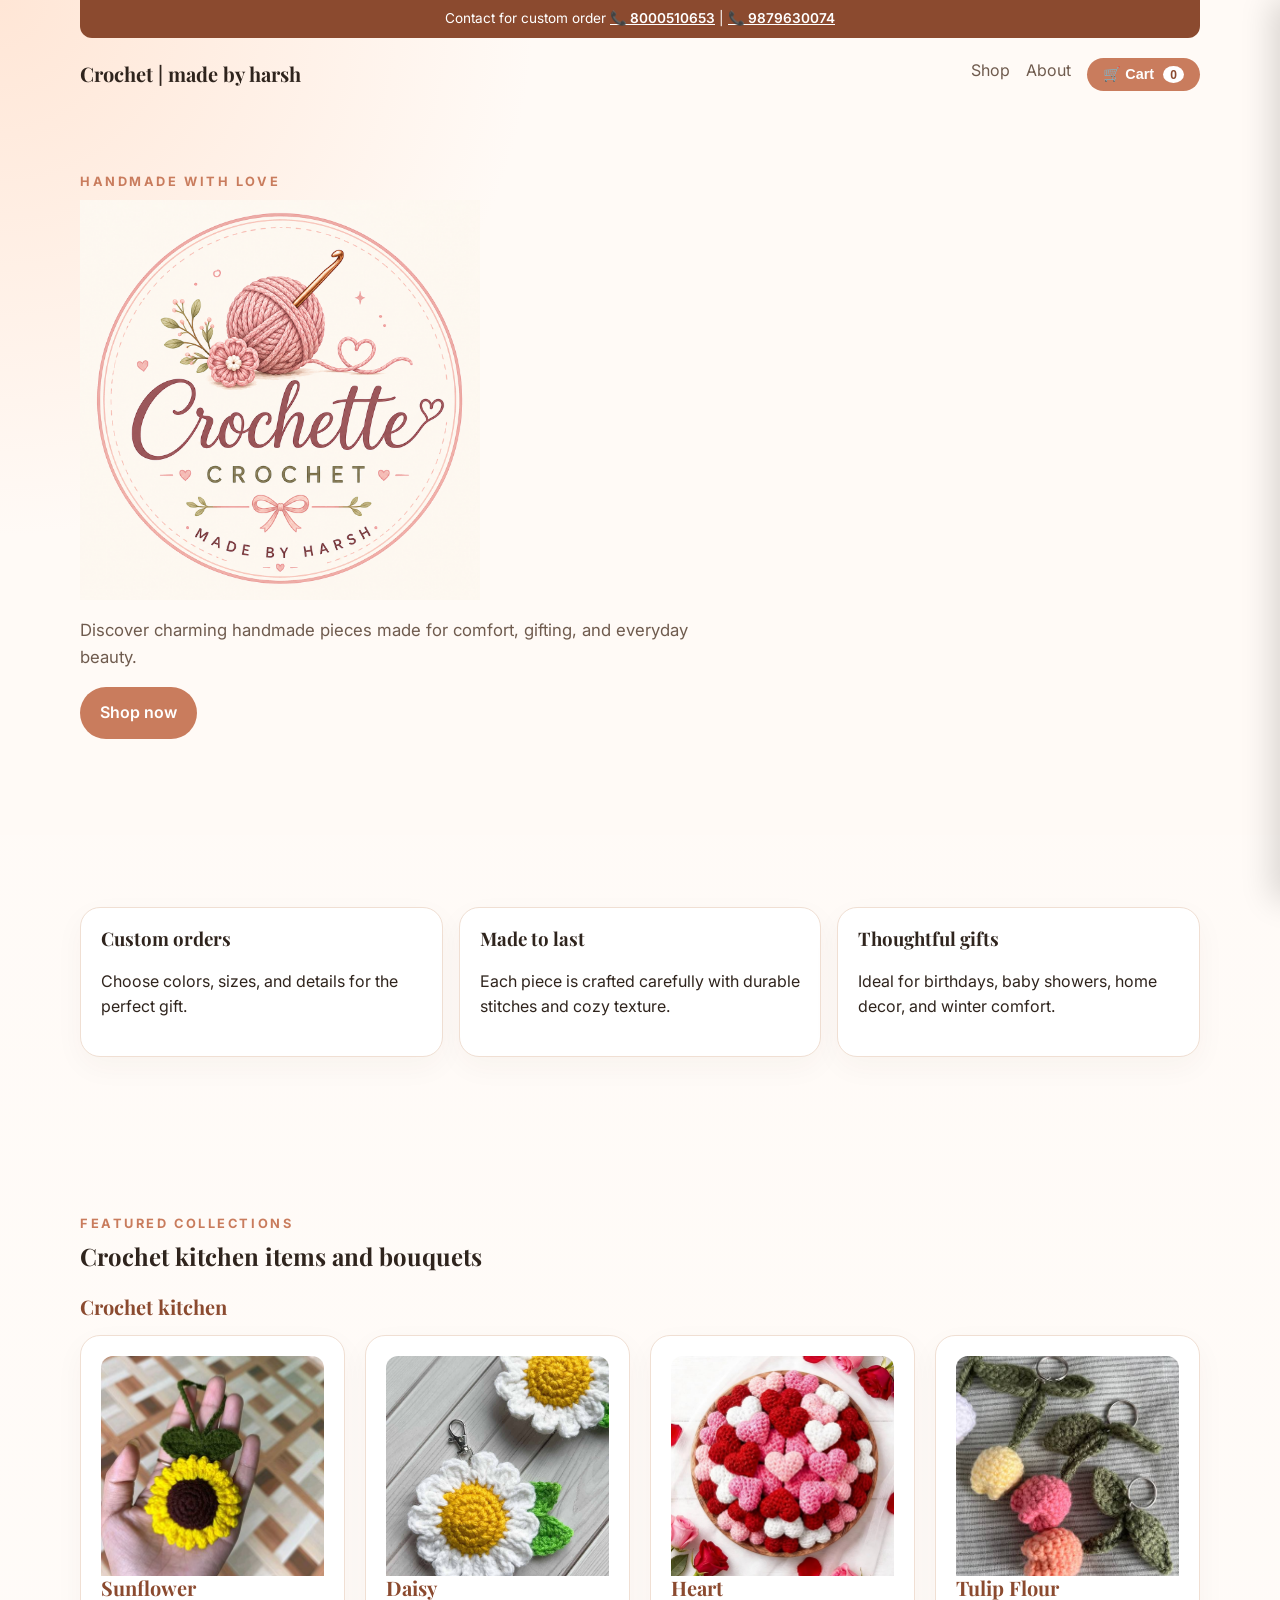
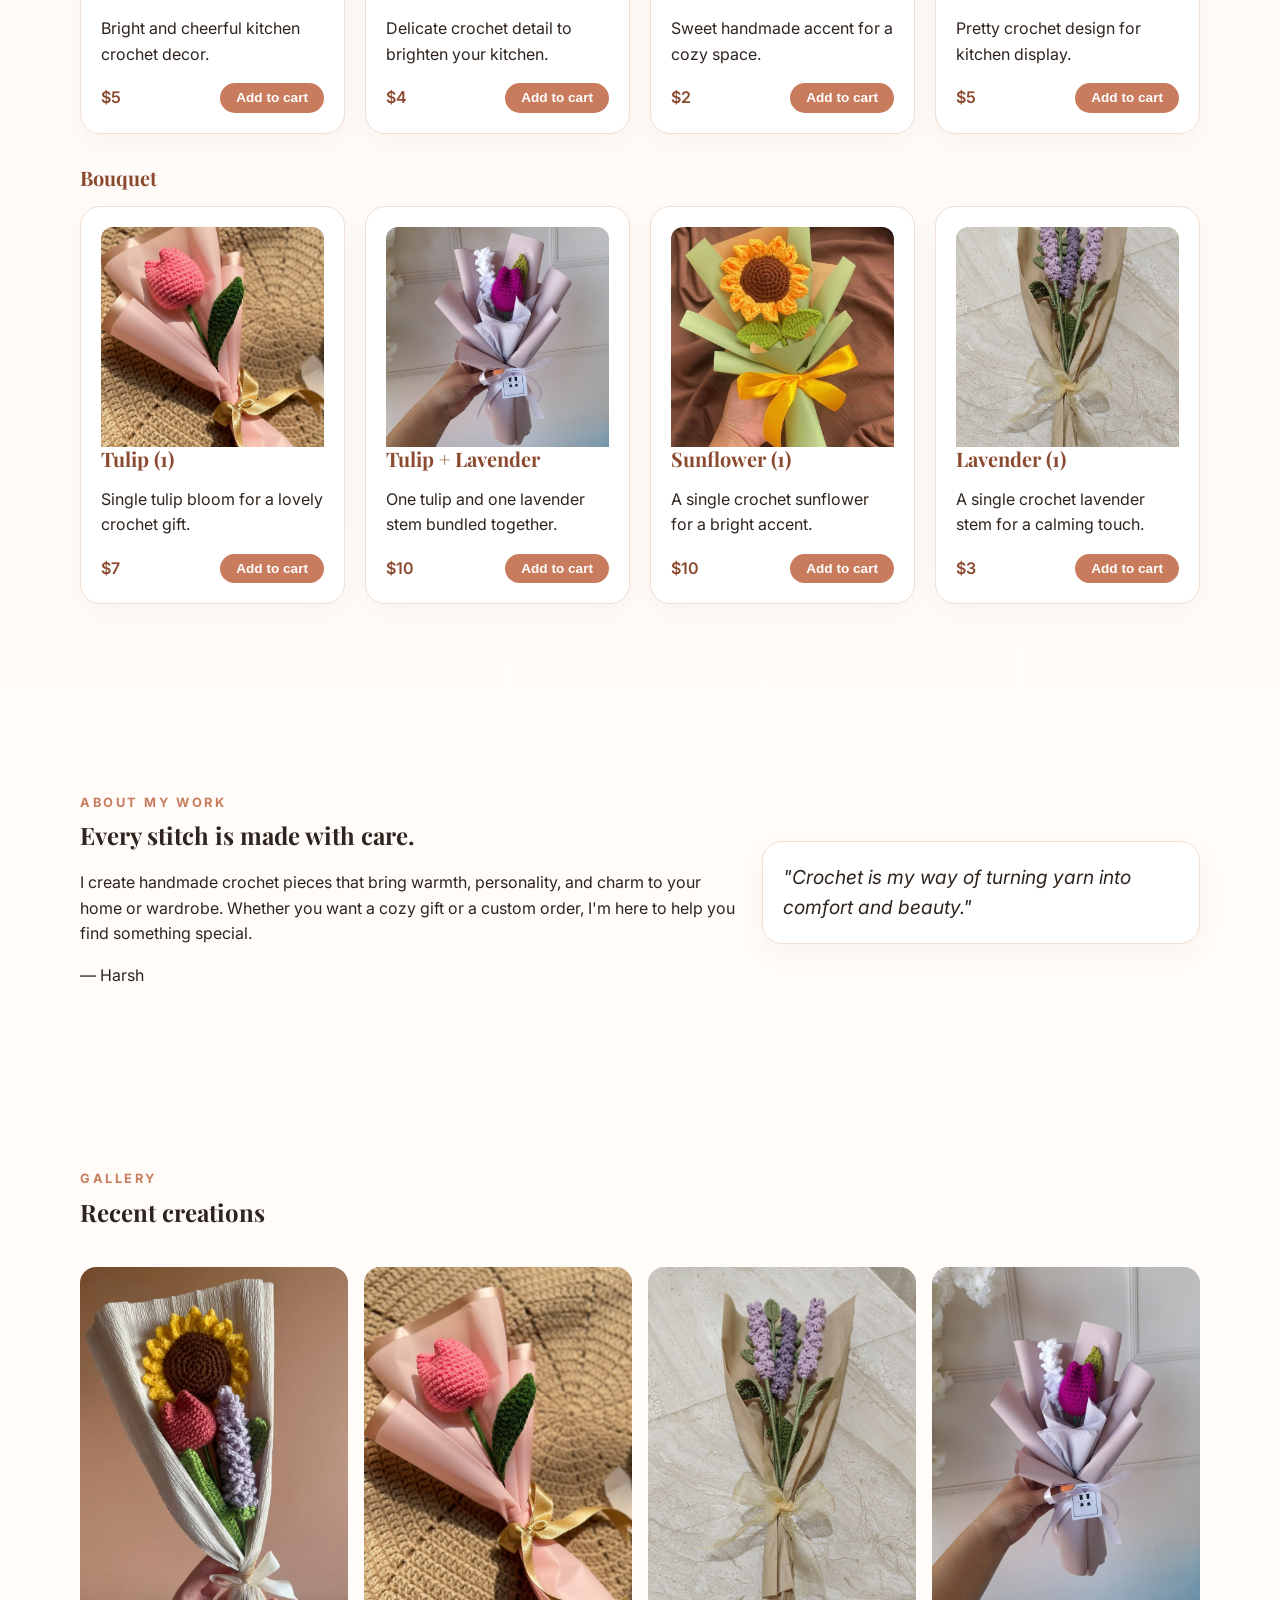
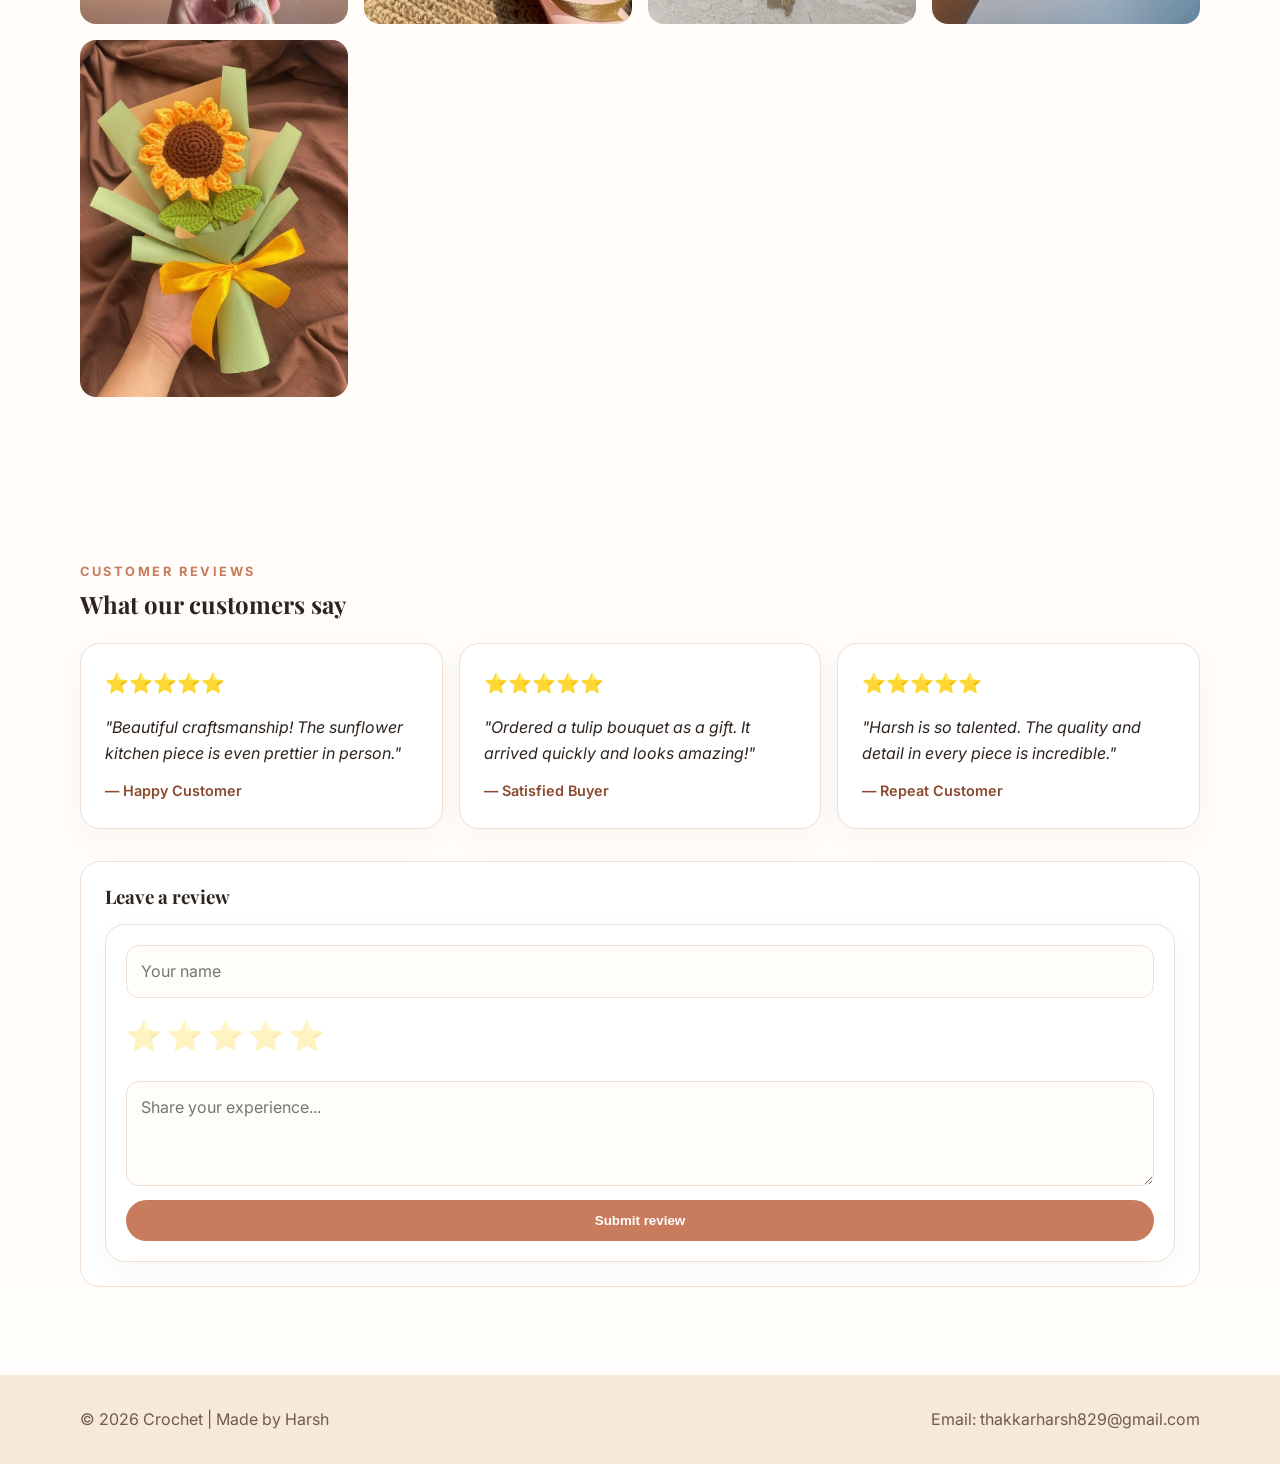
==== commit 6ffd60b3: "Add contact for custom order text to top bar" ====
--- a/index.html
+++ b/index.html
@@ -13,6 +13,7 @@
   <body>
     <header class="hero">
       <div class="top-bar container">
+        <span>Contact for custom order</span>
         <a href="tel:8000510653">&#128222; 8000510653</a>
         <span class="top-divider">|</span>
         <a href="tel:9879630074">&#128222; 9879630074</a>
